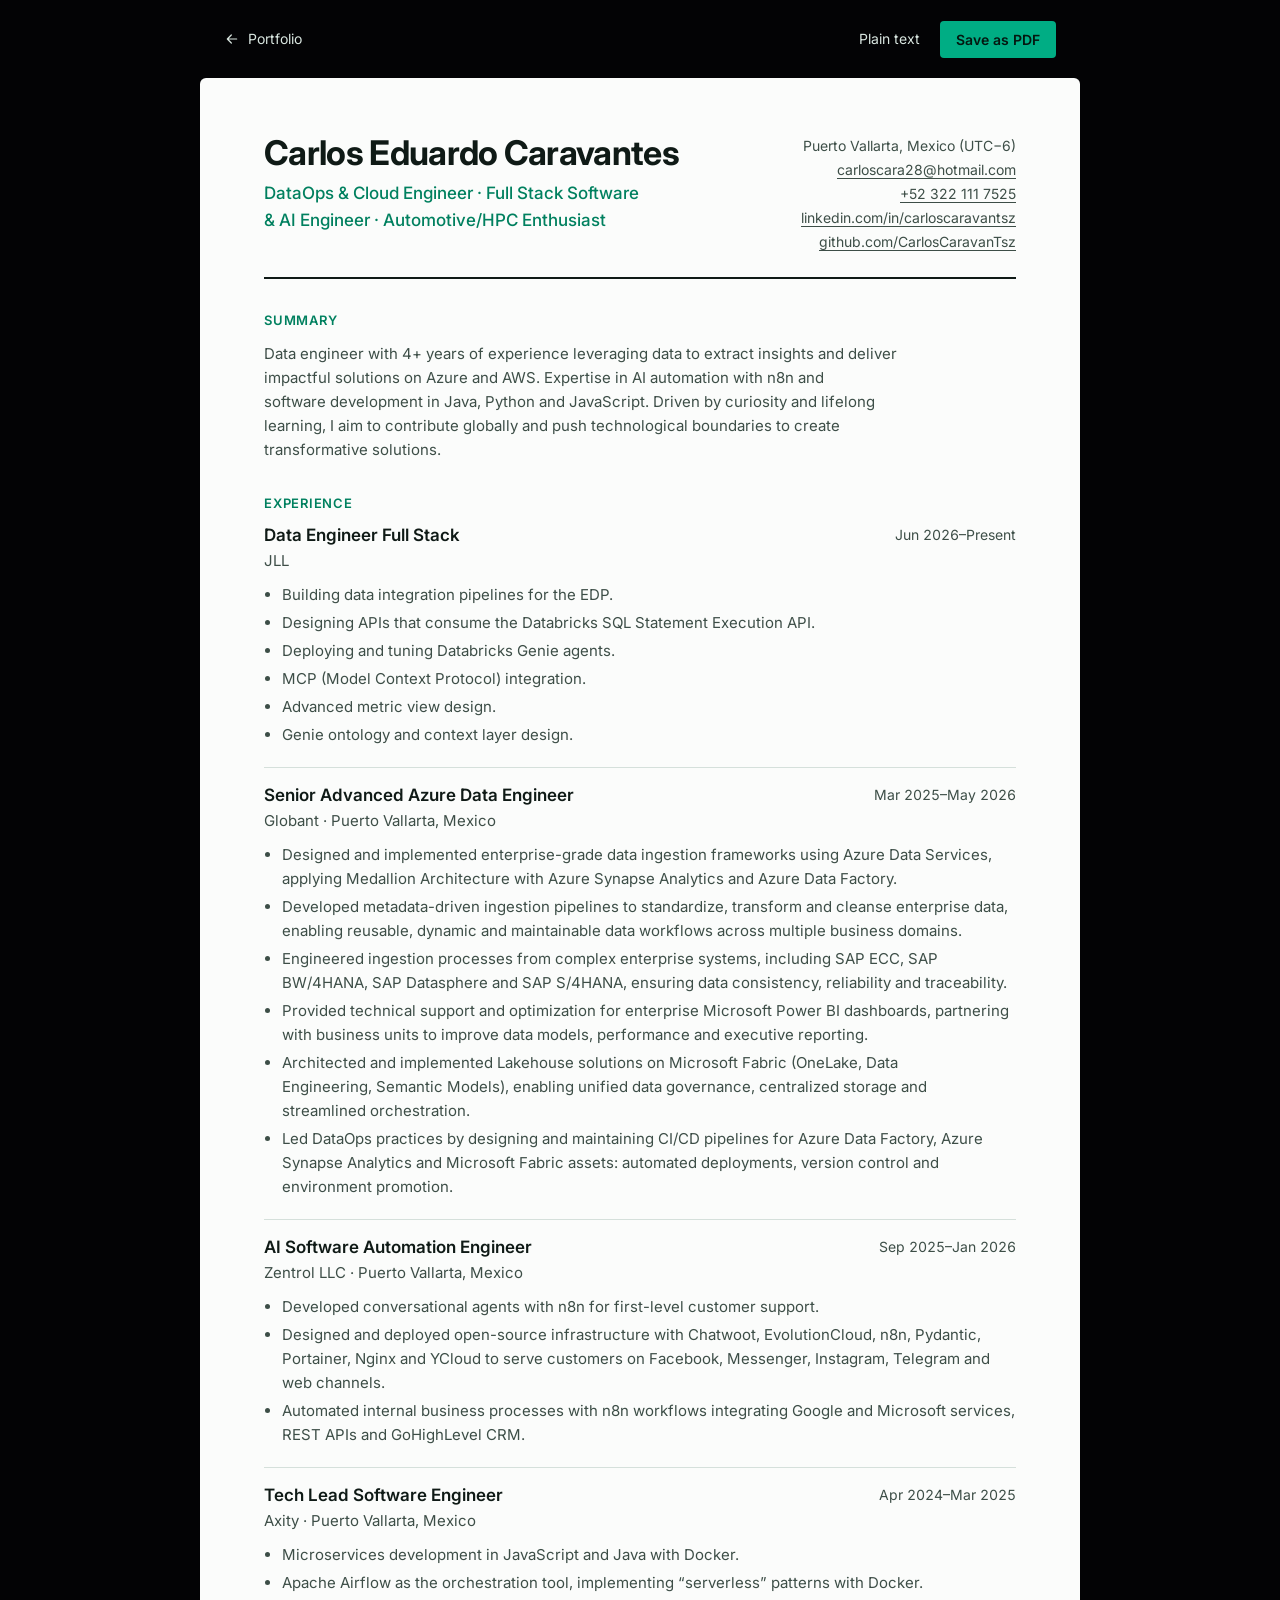
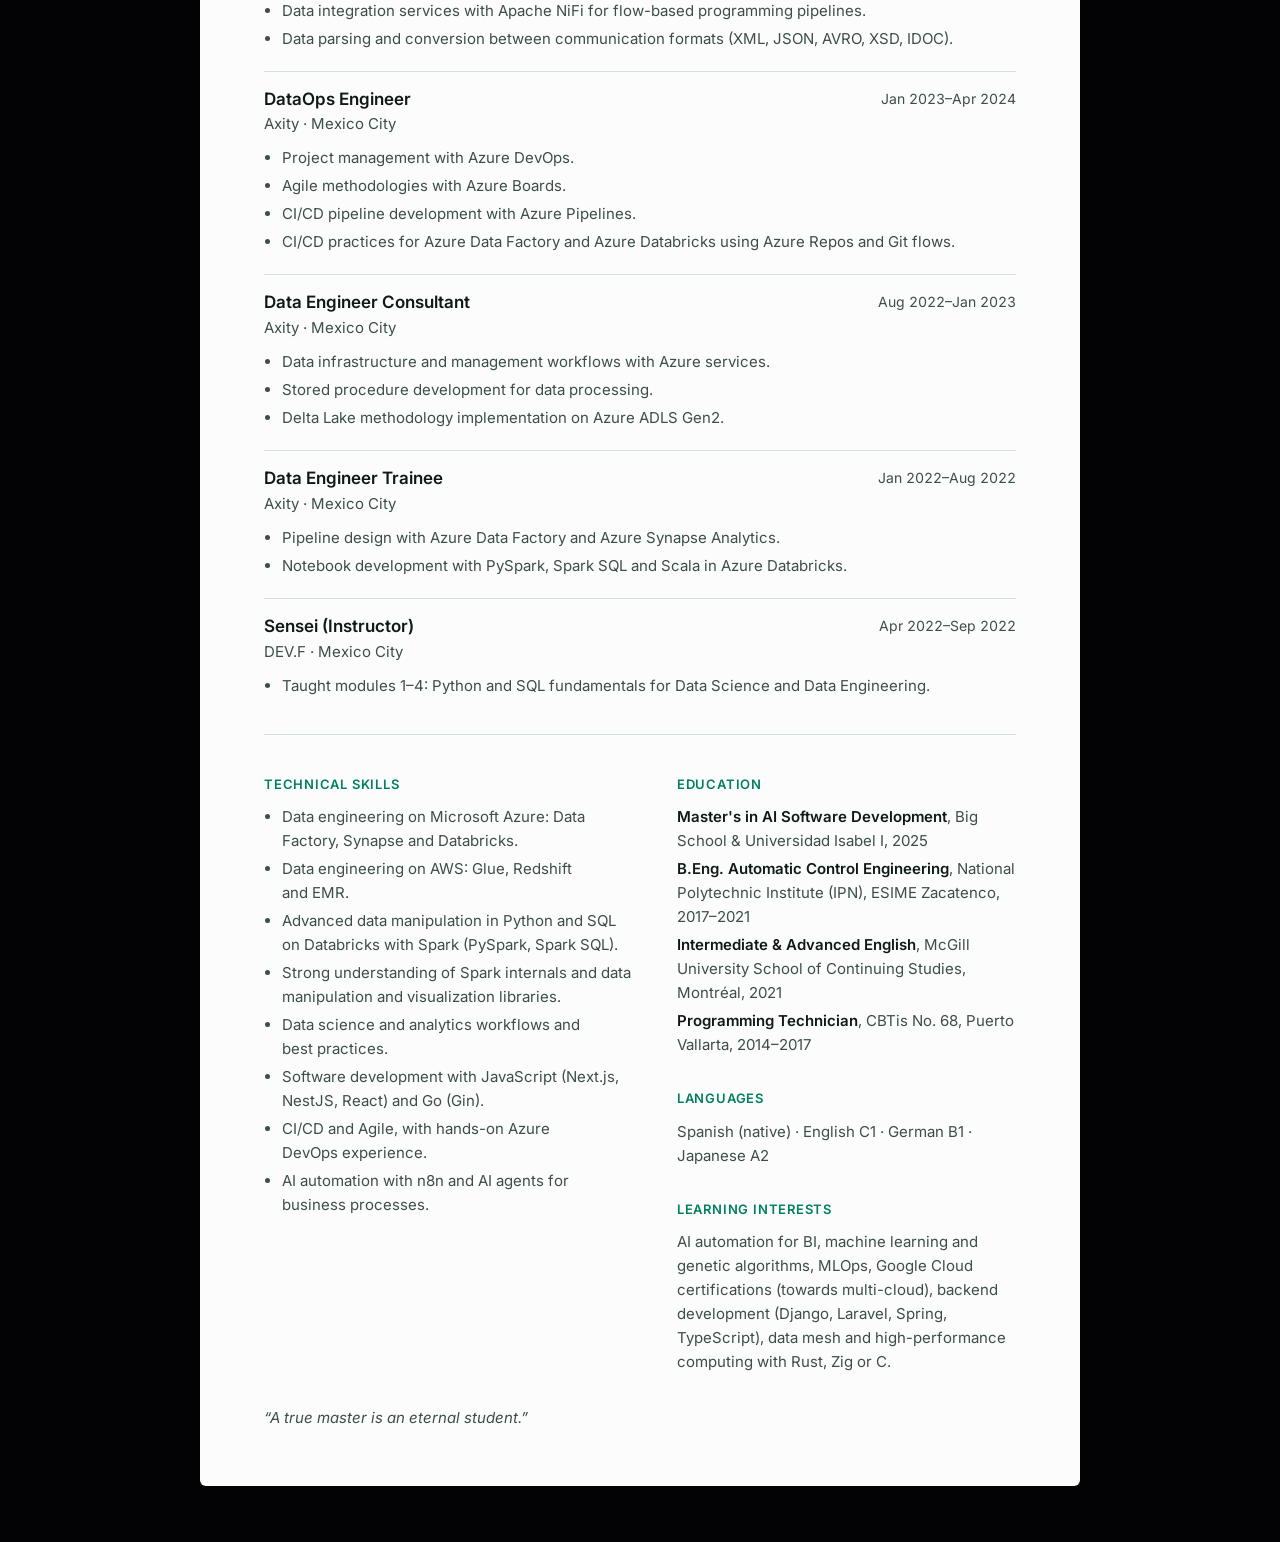
==== cv.html @ 156c22f1 "Portfolio final: V2 visual world, JLL role and copy trim - Restore the V2 night-sky look (particles," ====
<!doctype html>
<html lang="en">
  <head>
    <meta charset="UTF-8" />
    <meta name="viewport" content="width=device-width, initial-scale=1" />
    <meta name="theme-color" content="#080B0B" />
    <meta
      name="description"
      content="CV of Carlos Eduardo Caravantes, Data Engineer Full Stack at JLL. DataOps and cloud engineering on Azure, Databricks and AWS, full stack software and AI agents."
    />
    <title>Carlos Caravantes — CV</title>
    <link
      rel="icon"
      href="assets/brand/caravantes-mark.svg"
      type="image/svg+xml"
    />
    <link rel="preconnect" href="https://fonts.googleapis.com" />
    <link rel="preconnect" href="https://fonts.gstatic.com" crossorigin="" />
    <link
      href="https://fonts.googleapis.com/css2?family=Inter:wght@400;500;600;700&amp;family=JetBrains+Mono:wght@400;500&amp;display=swap"
      rel="stylesheet"
    />
    <link rel="stylesheet" href="assets/cv.css" />
  </head>
  <body>
    <nav class="cv-toolbar" aria-label="CV actions">
      <a href="v3.html" class="cv-back"><svg viewBox="0 0 24 24" width="16" height="16" aria-hidden="true" fill="none" stroke="currentColor" stroke-width="1.8" stroke-linecap="round" stroke-linejoin="round"><path d="M19 12H5M11 6l-6 6 6 6"/></svg>Portfolio</a>
      <span class="cv-toolbar-actions">
        <a href="CV.txt" download="Carlos-Caravantes-CV.txt">Plain text</a>
        <button type="button" id="print-cv" hidden>Save as PDF</button>
      </span>
    </nav>
    <main class="cv-sheet">
      <header class="cv-header">
        <div>
          <h1>Carlos Eduardo Caravantes</h1>
          <p class="cv-title">
            DataOps &amp; Cloud Engineer · Full Stack Software &amp; AI Engineer · Automotive/HPC Enthusiast
          </p>
        </div>
        <ul class="cv-contact">
          <li>Puerto Vallarta, Mexico (UTC−6)</li>
          <li>
            <a href="mailto:carloscara28@hotmail.com"
              >carloscara28@hotmail.com</a
            >
          </li>
          <li><a href="tel:+523221117525">+52 322 111 7525</a></li>
          <li>
            <a href="https://linkedin.com/in/carloscaravantsz"
              >linkedin.com/in/carloscaravantsz</a
            >
          </li>
          <li>
            <a href="https://github.com/CarlosCaravanTsz"
              >github.com/CarlosCaravanTsz</a
            >
          </li>
        </ul>
      </header>

      <section aria-labelledby="summary">
        <h2 id="summary">Summary</h2>
        <p>
          Data engineer with 4+ years of experience leveraging data to extract
          insights and deliver impactful solutions on Azure and AWS. Expertise in
          AI automation with n8n and software development in Java, Python and
          JavaScript. Driven by curiosity and lifelong learning, I aim to
          contribute globally and push technological boundaries to create
          transformative solutions.
        </p>
      </section>

      <section aria-labelledby="experience">
        <h2 id="experience">Experience</h2>
        <article class="cv-role">
          <header>
            <h3>Data Engineer Full Stack</h3>
            <p class="cv-org">JLL</p>
            <p class="cv-dates">Jun 2026–Present</p>
          </header>
          <ul>
            <li>Building data integration pipelines for the EDP.</li>
            <li>
              Designing APIs that consume the Databricks SQL Statement Execution
              API.
            </li>
            <li>Deploying and tuning Databricks Genie agents.</li>
            <li>MCP (Model Context Protocol) integration.</li>
            <li>Advanced metric view design.</li>
            <li>Genie ontology and context layer design.</li>
          </ul>
        </article>

        <article class="cv-role">
          <header>
            <h3>Senior Advanced Azure Data Engineer</h3>
            <p class="cv-org">Globant · Puerto Vallarta, Mexico</p>
            <p class="cv-dates">Mar 2025–May 2026</p>
          </header>
          <ul>
            <li>
              Designed and implemented enterprise-grade data ingestion
              frameworks using Azure Data Services, applying Medallion
              Architecture with Azure Synapse Analytics and Azure Data Factory.
            </li>
            <li>
              Developed metadata-driven ingestion pipelines to standardize,
              transform and cleanse enterprise data, enabling reusable, dynamic
              and maintainable data workflows across multiple business domains.
            </li>
            <li>
              Engineered ingestion processes from complex enterprise systems,
              including SAP ECC, SAP BW/4HANA, SAP Datasphere and SAP S/4HANA,
              ensuring data consistency, reliability and traceability.
            </li>
            <li>
              Provided technical support and optimization for enterprise
              Microsoft Power BI dashboards, partnering with business units to
              improve data models, performance and executive reporting.
            </li>
            <li>
              Architected and implemented Lakehouse solutions on Microsoft
              Fabric (OneLake, Data Engineering, Semantic Models), enabling
              unified data governance, centralized storage and streamlined
              orchestration.
            </li>
            <li>
              Led DataOps practices by designing and maintaining CI/CD pipelines
              for Azure Data Factory, Azure Synapse Analytics and Microsoft Fabric
              assets: automated deployments, version control and environment
              promotion.
            </li>
          </ul>
        </article>

        <article class="cv-role">
          <header>
            <h3>AI Software Automation Engineer</h3>
            <p class="cv-org">Zentrol LLC · Puerto Vallarta, Mexico</p>
            <p class="cv-dates">Sep 2025–Jan 2026</p>
          </header>
          <ul>
            <li>
              Developed conversational agents with n8n for first-level customer
              support.
            </li>
            <li>
              Designed and deployed open-source infrastructure with Chatwoot,
              EvolutionCloud, n8n, Pydantic, Portainer, Nginx and YCloud to
              serve customers on Facebook, Messenger, Instagram, Telegram and
              web channels.
            </li>
            <li>
              Automated internal business processes with n8n workflows
              integrating Google and Microsoft services, REST APIs and
              GoHighLevel CRM.
            </li>
          </ul>
        </article>

        <article class="cv-role">
          <header>
            <h3>Tech Lead Software Engineer</h3>
            <p class="cv-org">Axity · Puerto Vallarta, Mexico</p>
            <p class="cv-dates">Apr 2024–Mar 2025</p>
          </header>
          <ul>
            <li>Microservices development in JavaScript and Java with Docker.</li>
            <li>
              Apache Airflow as the orchestration tool, implementing
              “serverless” patterns with Docker.
            </li>
            <li>
              Data integration services with Apache NiFi for flow-based
              programming pipelines.
            </li>
            <li>
              Data parsing and conversion between communication formats (XML,
              JSON, AVRO, XSD, IDOC).
            </li>
          </ul>
        </article>

        <article class="cv-role">
          <header>
            <h3>DataOps Engineer</h3>
            <p class="cv-org">Axity · Mexico City</p>
            <p class="cv-dates">Jan 2023–Apr 2024</p>
          </header>
          <ul>
            <li>Project management with Azure DevOps.</li>
            <li>Agile methodologies with Azure Boards.</li>
            <li>CI/CD pipeline development with Azure Pipelines.</li>
            <li>
              CI/CD practices for Azure Data Factory and Azure Databricks using
              Azure Repos and Git flows.
            </li>
          </ul>
        </article>

        <article class="cv-role">
          <header>
            <h3>Data Engineer Consultant</h3>
            <p class="cv-org">Axity · Mexico City</p>
            <p class="cv-dates">Aug 2022–Jan 2023</p>
          </header>
          <ul>
            <li>Data infrastructure and management workflows with Azure services.</li>
            <li>Stored procedure development for data processing.</li>
            <li>Delta Lake methodology implementation on Azure ADLS Gen2.</li>
          </ul>
        </article>

        <article class="cv-role">
          <header>
            <h3>Data Engineer Trainee</h3>
            <p class="cv-org">Axity · Mexico City</p>
            <p class="cv-dates">Jan 2022–Aug 2022</p>
          </header>
          <ul>
            <li>
              Pipeline design with Azure Data Factory and Azure Synapse
              Analytics.
            </li>
            <li>
              Notebook development with PySpark, Spark SQL and Scala in Azure
              Databricks.
            </li>
          </ul>
        </article>

        <article class="cv-role">
          <header>
            <h3>Sensei (Instructor)</h3>
            <p class="cv-org">DEV.F · Mexico City</p>
            <p class="cv-dates">Apr 2022–Sep 2022</p>
          </header>
          <ul>
            <li>
              Taught modules 1–4: Python and SQL fundamentals for Data Science
              and Data Engineering.
            </li>
          </ul>
        </article>
      </section>

      <section aria-labelledby="skills" class="cv-columns">
        <div>
          <h2 id="skills">Technical skills</h2>
          <ul>
            <li>
              Data engineering on Microsoft Azure: Data Factory, Synapse and
              Databricks.
            </li>
            <li>Data engineering on AWS: Glue, Redshift and EMR.</li>
            <li>
              Advanced data manipulation in Python and SQL on Databricks with
              Spark (PySpark, Spark SQL).
            </li>
            <li>
              Strong understanding of Spark internals and data manipulation and
              visualization libraries.
            </li>
            <li>Data science and analytics workflows and best practices.</li>
            <li>
              Software development with JavaScript (Next.js, NestJS, React) and
              Go (Gin).
            </li>
            <li>CI/CD and Agile, with hands-on Azure DevOps experience.</li>
            <li>AI automation with n8n and AI agents for business processes.</li>
          </ul>
        </div>
        <div>
          <h2 id="education">Education</h2>
          <ul class="cv-education">
            <li>
              <b>Master's in AI Software Development</b>, Big School &amp;
              Universidad Isabel I, 2025
            </li>
            <li>
              <b>B.Eng. Automatic Control Engineering</b>, National Polytechnic
              Institute (IPN), ESIME Zacatenco, 2017–2021
            </li>
            <li>
              <b>Intermediate &amp; Advanced English</b>, McGill University
              School of Continuing Studies, Montréal, 2021
            </li>
            <li>
              <b>Programming Technician</b>, CBTis No. 68, Puerto Vallarta,
              2014–2017
            </li>
          </ul>
          <h2>Languages</h2>
          <p>Spanish (native) · English C1 · German B1 · Japanese A2</p>
          <h2>Learning interests</h2>
          <p>
            AI automation for BI, machine learning and genetic algorithms,
            MLOps, Google Cloud certifications (towards multi-cloud), backend
            development (Django, Laravel, Spring, TypeScript), data mesh and
            high-performance computing with Rust, Zig or C.
          </p>
        </div>
      </section>
      <p class="cv-motto">“A true master is an eternal student.”</p>
    </main>
    <script>
      const printButton = document.getElementById("print-cv");
      printButton.hidden = false;
      printButton.addEventListener("click", () => window.print());
    </script>
  </body>
</html>
---- assets/cv.css ----
/* CV page: a light paper sheet on the brand background; plain white in print. */
:root {
  --ink: #0f1a16;
  --ink-soft: #3d4e47;
  --rule: #d5e0db;
  --brand: #00805f;
  --page: #030305;
  --paper: #fbfcfb;
}
* {
  box-sizing: border-box;
}
html {
  background: var(--page);
}
body {
  margin: 0;
  background: var(--page);
  font: 400 15px/1.6 "Inter", system-ui, sans-serif;
  color: var(--ink);
  text-rendering: optimizeLegibility;
}
::selection {
  background: #42dcb4;
  color: #04170c;
}
a {
  color: inherit;
  text-underline-offset: 3px;
  text-decoration-thickness: 1px;
}
a:focus-visible,
button:focus-visible {
  outline: 2px solid #42dcb4;
  outline-offset: 3px;
}
.cv-toolbar {
  max-width: 880px;
  margin: 0 auto;
  padding: 20px 24px;
  display: flex;
  justify-content: space-between;
  align-items: center;
  gap: 16px;
  color: #d9e6e0;
  background: #030305;
  font-size: 14px;
}
.cv-toolbar a {
  text-decoration: none;
  padding: 8px 0;
}
.cv-toolbar a:hover {
  color: #42dcb4;
}
.cv-toolbar-actions {
  display: flex;
  align-items: center;
  gap: 20px;
}
.cv-toolbar button {
  font: 600 14px "Inter", system-ui, sans-serif;
  background: #00ad84;
  color: #041710;
  border: 0;
  border-radius: 4px;
  padding: 10px 16px;
  cursor: pointer;
}
.cv-toolbar button:hover {
  background: #30d7aa;
}
.cv-sheet {
  max-width: 880px;
  margin: 0 auto 56px;
  padding: 56px 64px;
  background: var(--paper);
  border-radius: 6px;
}
.cv-header {
  display: flex;
  justify-content: space-between;
  align-items: flex-start;
  gap: 32px;
  padding-bottom: 24px;
  border-bottom: 2px solid var(--ink);
}
h1 {
  font: 700 34px/1.1 "Inter", sans-serif;
  letter-spacing: -0.02em;
  margin: 0 0 8px;
  text-wrap: balance;
}
.cv-title {
  margin: 0;
  text-wrap: balance;
  font-size: 17px;
  font-weight: 500;
  color: var(--brand);
}
.cv-contact {
  list-style: none;
  margin: 0;
  padding: 0;
  font-size: 14px;
  line-height: 1.7;
  text-align: right;
  color: var(--ink-soft);
}
h2 {
  font: 600 13px/1.4 "Inter", sans-serif;
  letter-spacing: 0.06em;
  text-transform: uppercase;
  color: var(--brand);
  margin: 32px 0 12px;
}
section > p,
.cv-columns p {
  margin: 0;
  color: var(--ink-soft);
  max-width: 72ch;
  text-wrap: pretty;
}
.cv-role {
  padding: 16px 0;
  border-top: 1px solid var(--rule);
  break-inside: avoid;
}
.cv-role:first-of-type {
  border-top: 0;
  padding-top: 0;
}
.cv-role header {
  display: grid;
  grid-template-columns: 1fr auto;
  column-gap: 24px;
}
.cv-role h3 {
  font: 600 17px/1.35 "Inter", sans-serif;
  margin: 0;
}
.cv-org {
  grid-column: 1;
  margin: 2px 0 0;
  font-size: 15px;
  color: var(--ink-soft);
}
.cv-dates {
  grid-column: 2;
  grid-row: 1;
  margin: 0;
  font-size: 14px;
  font-variant-numeric: tabular-nums;
  color: var(--ink-soft);
  white-space: nowrap;
}
.cv-role ul,
.cv-columns ul {
  margin: 10px 0 0;
  padding-left: 18px;
  color: var(--ink-soft);
}
.cv-role li,
.cv-columns li {
  margin-bottom: 4px;
  text-wrap: pretty;
}
.cv-columns {
  display: grid;
  grid-template-columns: 1.1fr 1fr;
  gap: 40px;
  border-top: 1px solid var(--rule);
  margin-top: 16px;
  padding-top: 8px;
}
.cv-columns ul.cv-education {
  list-style: none;
  padding: 0;
}
.cv-education b {
  color: var(--ink);
  font-weight: 600;
}
.cv-motto {
  margin: 32px 0 0;
  font-style: italic;
  color: var(--ink-soft);
}
@media (max-width: 720px) {
  .cv-sheet {
    padding: 32px 22px;
    border-radius: 0;
  }
  .cv-header,
  .cv-columns {
    display: block;
  }
  .cv-contact {
    text-align: left;
    margin-top: 16px;
  }
  .cv-role header {
    grid-template-columns: 1fr;
  }
  .cv-dates {
    grid-column: 1;
    grid-row: auto;
    margin-top: 2px;
  }
  h1 {
    font-size: 29px;
  }
}
@media print {
  @page {
    margin: 14mm 14mm 16mm;
  }
  html,
  body {
    background: #fff;
  }
  body {
    font-size: 10.5pt;
  }
  .cv-toolbar {
    display: none;
  }
  .cv-sheet {
    max-width: none;
    margin: 0;
    padding: 0;
    border-radius: 0;
  }
  a {
    text-decoration: none;
  }
  h2 {
    margin-top: 20px;
  }
  .cv-role {
    padding: 10px 0;
  }
}
.cv-back {
  display: inline-flex;
  align-items: center;
  gap: 8px;
}
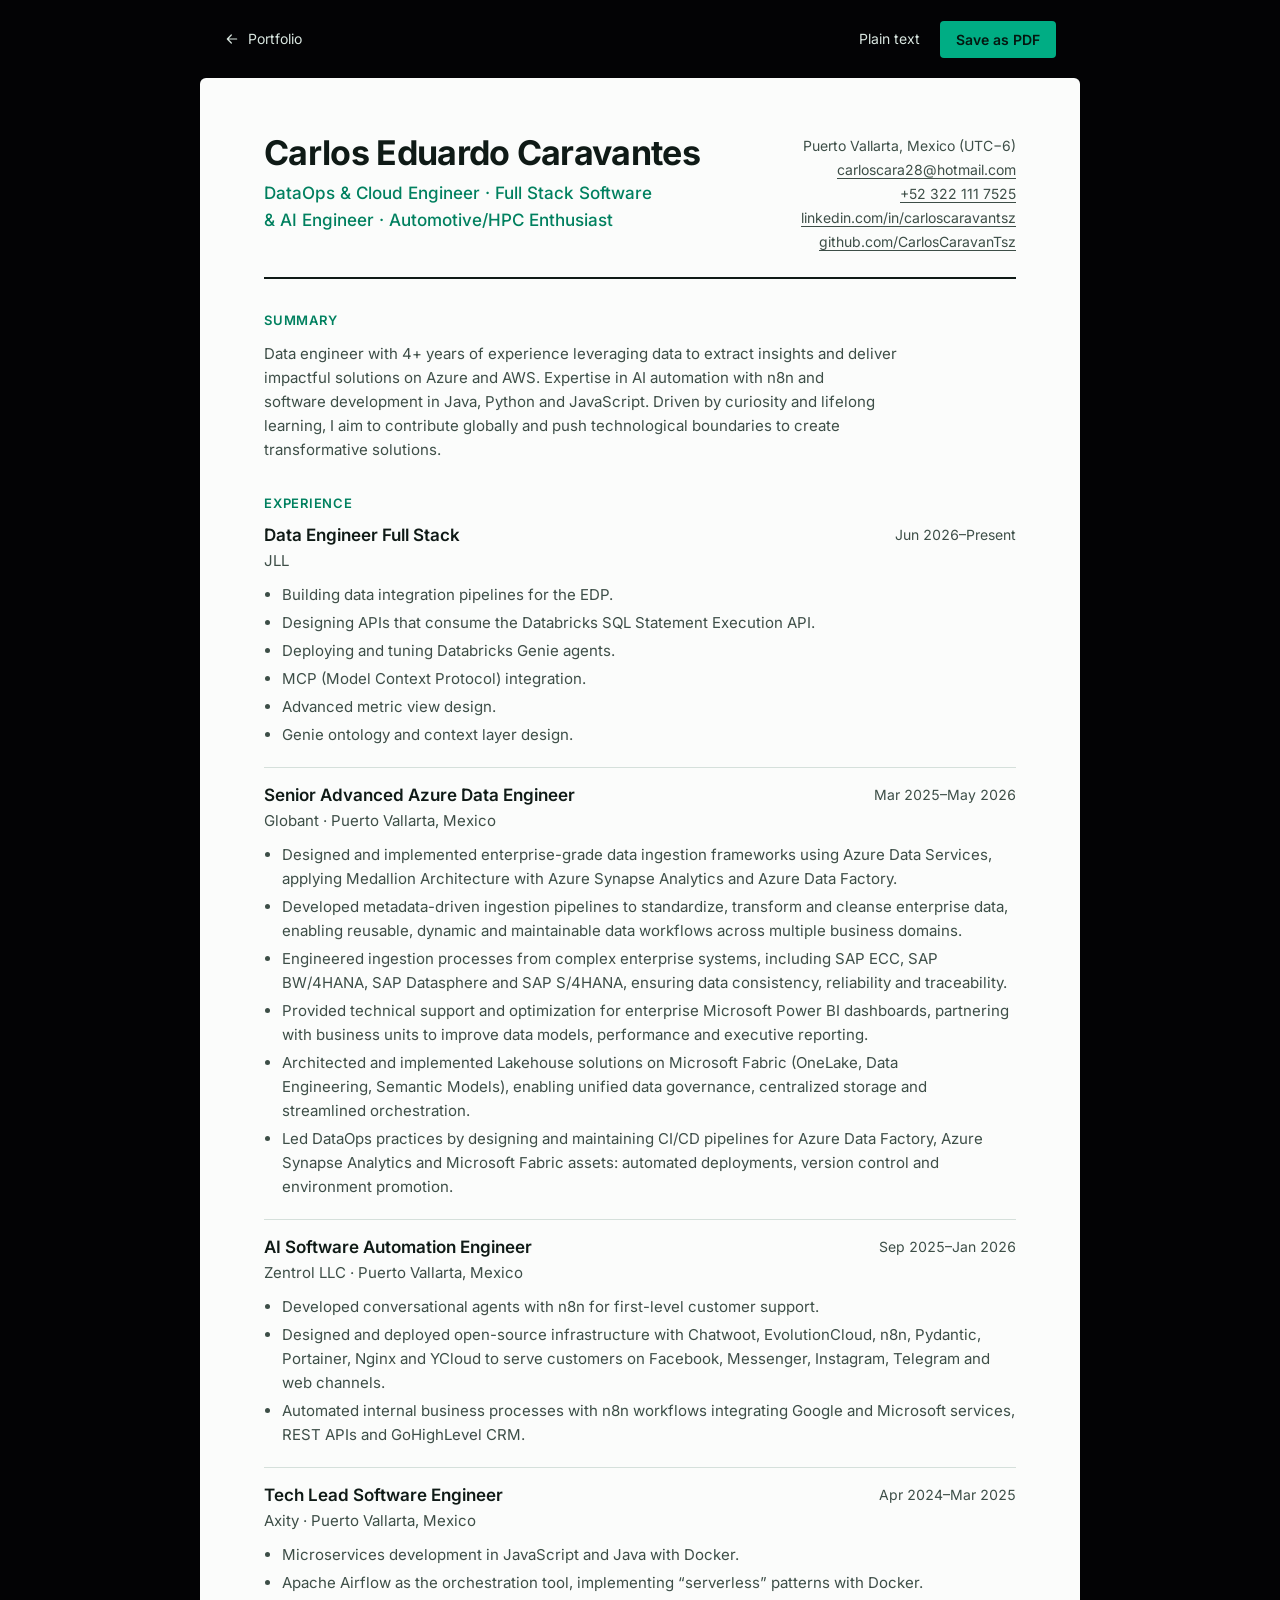
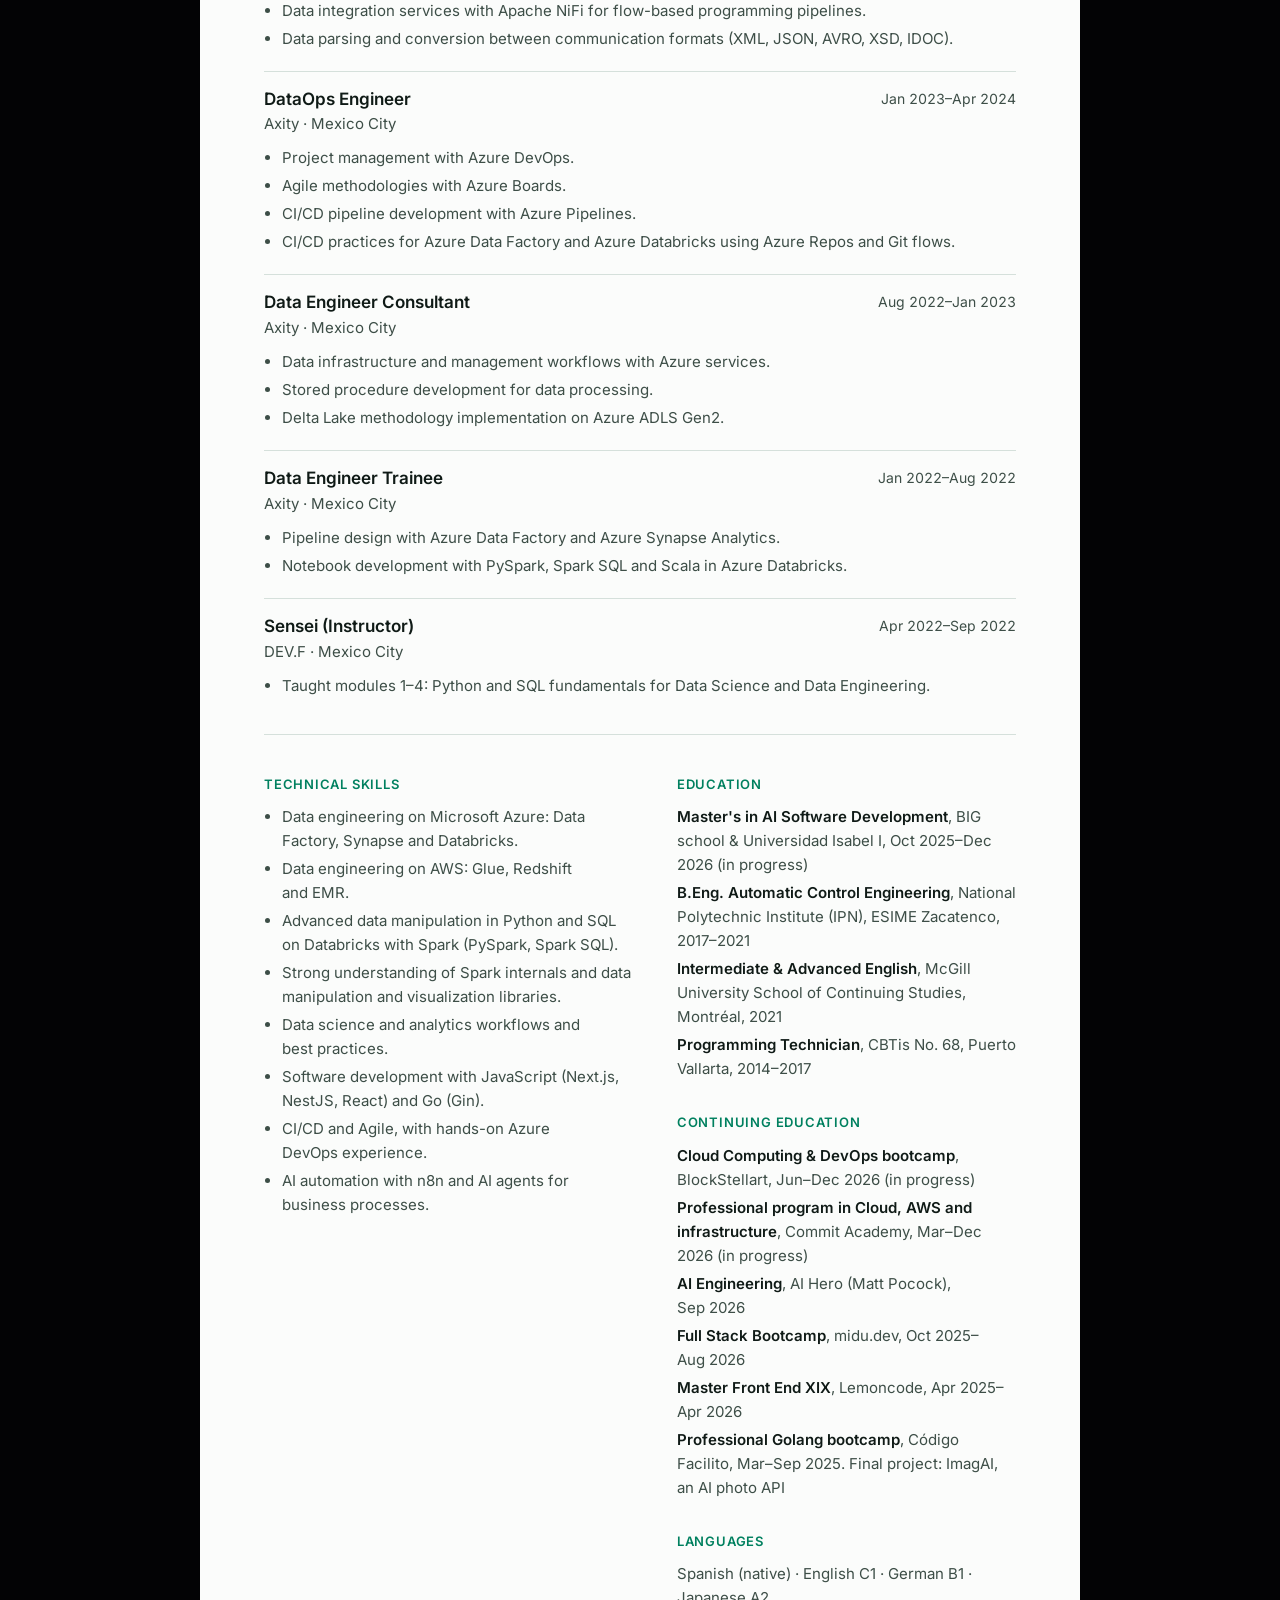
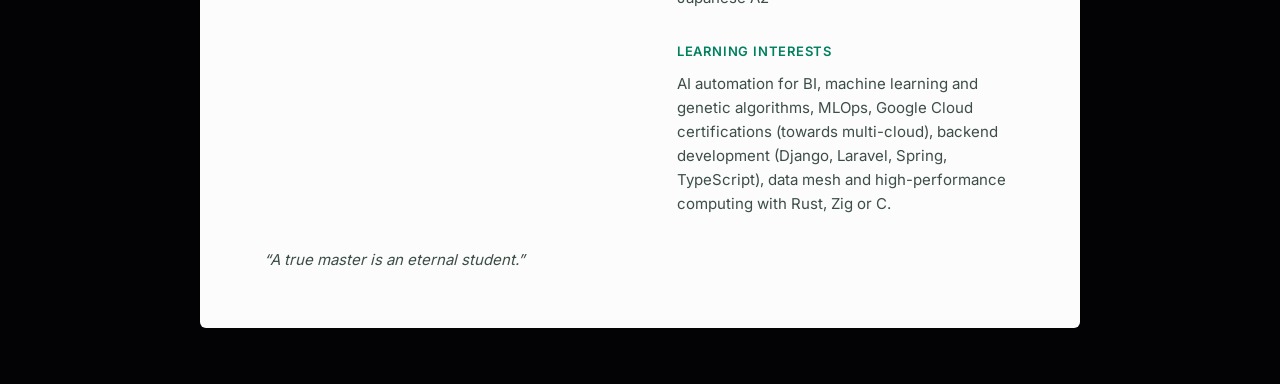
==== commit d1cf7a3c: "Deploy to caravantes.xyz on Cloudflare; continuing education; performance - Rename v3.html to index." ====
--- a/cv.html
+++ b/cv.html
@@ -14,17 +14,12 @@
       href="assets/brand/caravantes-mark.svg"
       type="image/svg+xml"
     />
-    <link rel="preconnect" href="https://fonts.googleapis.com" />
-    <link rel="preconnect" href="https://fonts.gstatic.com" crossorigin="" />
-    <link
-      href="https://fonts.googleapis.com/css2?family=Inter:wght@400;500;600;700&amp;family=JetBrains+Mono:wght@400;500&amp;display=swap"
-      rel="stylesheet"
-    />
+    <link rel="preload" href="assets/fonts/inter-v20-latin.woff2" as="font" type="font/woff2" crossorigin />
     <link rel="stylesheet" href="assets/cv.css" />
   </head>
   <body>
     <nav class="cv-toolbar" aria-label="CV actions">
-      <a href="v3.html" class="cv-back"><svg viewBox="0 0 24 24" width="16" height="16" aria-hidden="true" fill="none" stroke="currentColor" stroke-width="1.8" stroke-linecap="round" stroke-linejoin="round"><path d="M19 12H5M11 6l-6 6 6 6"/></svg>Portfolio</a>
+      <a href="./" class="cv-back"><svg viewBox="0 0 24 24" width="16" height="16" aria-hidden="true" fill="none" stroke="currentColor" stroke-width="1.8" stroke-linecap="round" stroke-linejoin="round"><path d="M19 12H5M11 6l-6 6 6 6"/></svg>Portfolio</a>
       <span class="cv-toolbar-actions">
         <a href="CV.txt" download="Carlos-Caravantes-CV.txt">Plain text</a>
         <button type="button" id="print-cv" hidden>Save as PDF</button>
@@ -275,8 +270,8 @@
           <h2 id="education">Education</h2>
           <ul class="cv-education">
             <li>
-              <b>Master's in AI Software Development</b>, Big School &amp;
-              Universidad Isabel I, 2025
+              <b>Master's in AI Software Development</b>, BIG school &amp;
+              Universidad Isabel I, Oct 2025–Dec 2026 (in progress)
             </li>
             <li>
               <b>B.Eng. Automatic Control Engineering</b>, National Polytechnic
@@ -289,6 +284,26 @@
             <li>
               <b>Programming Technician</b>, CBTis No. 68, Puerto Vallarta,
               2014–2017
+            </li>
+          </ul>
+          <h2>Continuing education</h2>
+          <ul class="cv-education">
+            <li>
+              <b>Cloud Computing &amp; DevOps bootcamp</b>, BlockStellart,
+              Jun–Dec 2026 (in progress)
+            </li>
+            <li>
+              <b>Professional program in Cloud, AWS and infrastructure</b>,
+              Commit Academy, Mar–Dec 2026 (in progress)
+            </li>
+            <li><b>AI Engineering</b>, AI Hero (Matt Pocock), Sep 2026</li>
+            <li><b>Full Stack Bootcamp</b>, midu.dev, Oct 2025–Aug 2026</li>
+            <li>
+              <b>Master Front End XIX</b>, Lemoncode, Apr 2025–Apr 2026
+            </li>
+            <li>
+              <b>Professional Golang bootcamp</b>, Código Facilito, Mar–Sep
+              2025. Final project: ImagAI, an AI photo API
             </li>
           </ul>
           <h2>Languages</h2>
--- a/assets/cv.css
+++ b/assets/cv.css
@@ -1,3 +1,12 @@
+/* Self-hosted fonts (SIL OFL, latin subset from Google Fonts). */
+@font-face {
+  font-family: "Inter";
+  font-style: normal;
+  font-weight: 300 700;
+  font-display: swap;
+  src: url("fonts/inter-v20-latin.woff2") format("woff2");
+  unicode-range: U+0000-00FF, U+0131, U+0152-0153, U+02BB-02BC, U+02C6, U+02DA, U+02DC, U+0304, U+0308, U+0329, U+2000-206F, U+20AC, U+2122, U+2191, U+2193, U+2212, U+2215, U+FEFF, U+FFFD;
+}
 /* CV page: a light paper sheet on the brand background; plain white in print. */
 :root {
   --ink: #0f1a16;
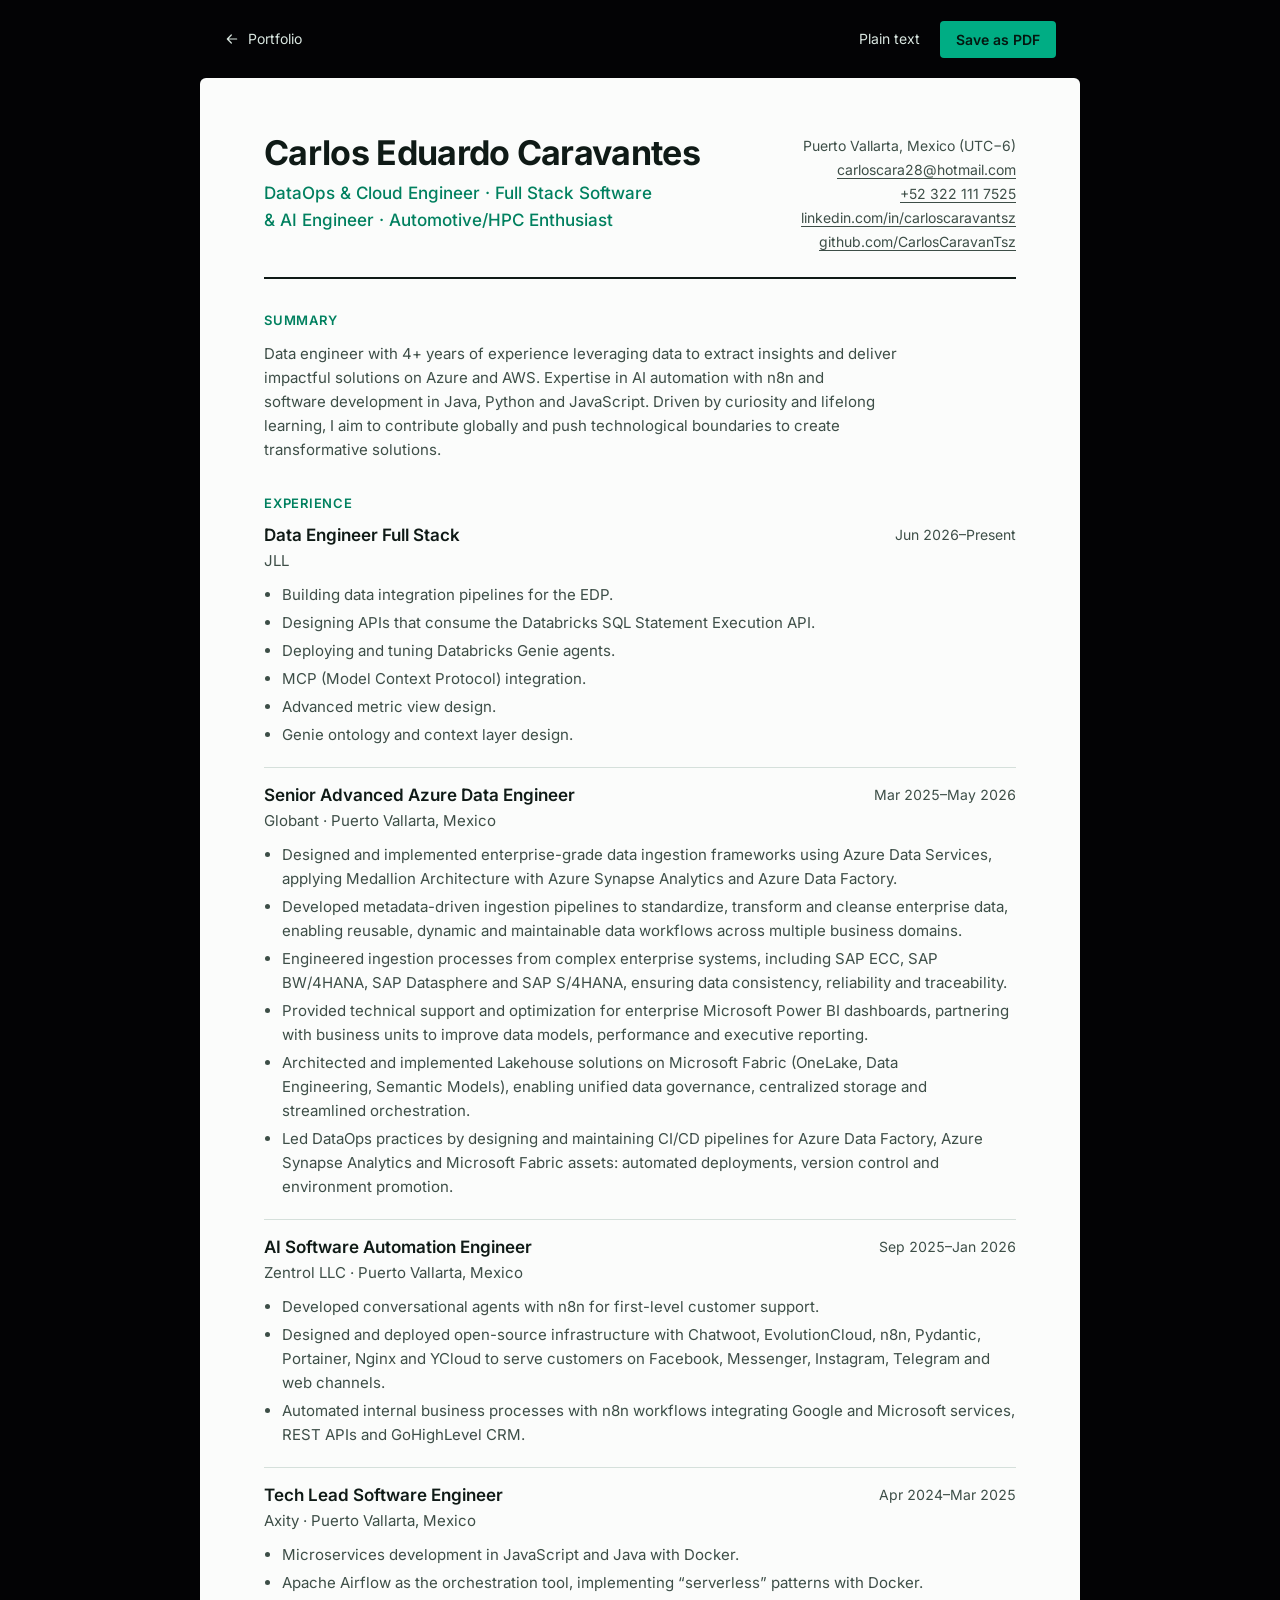
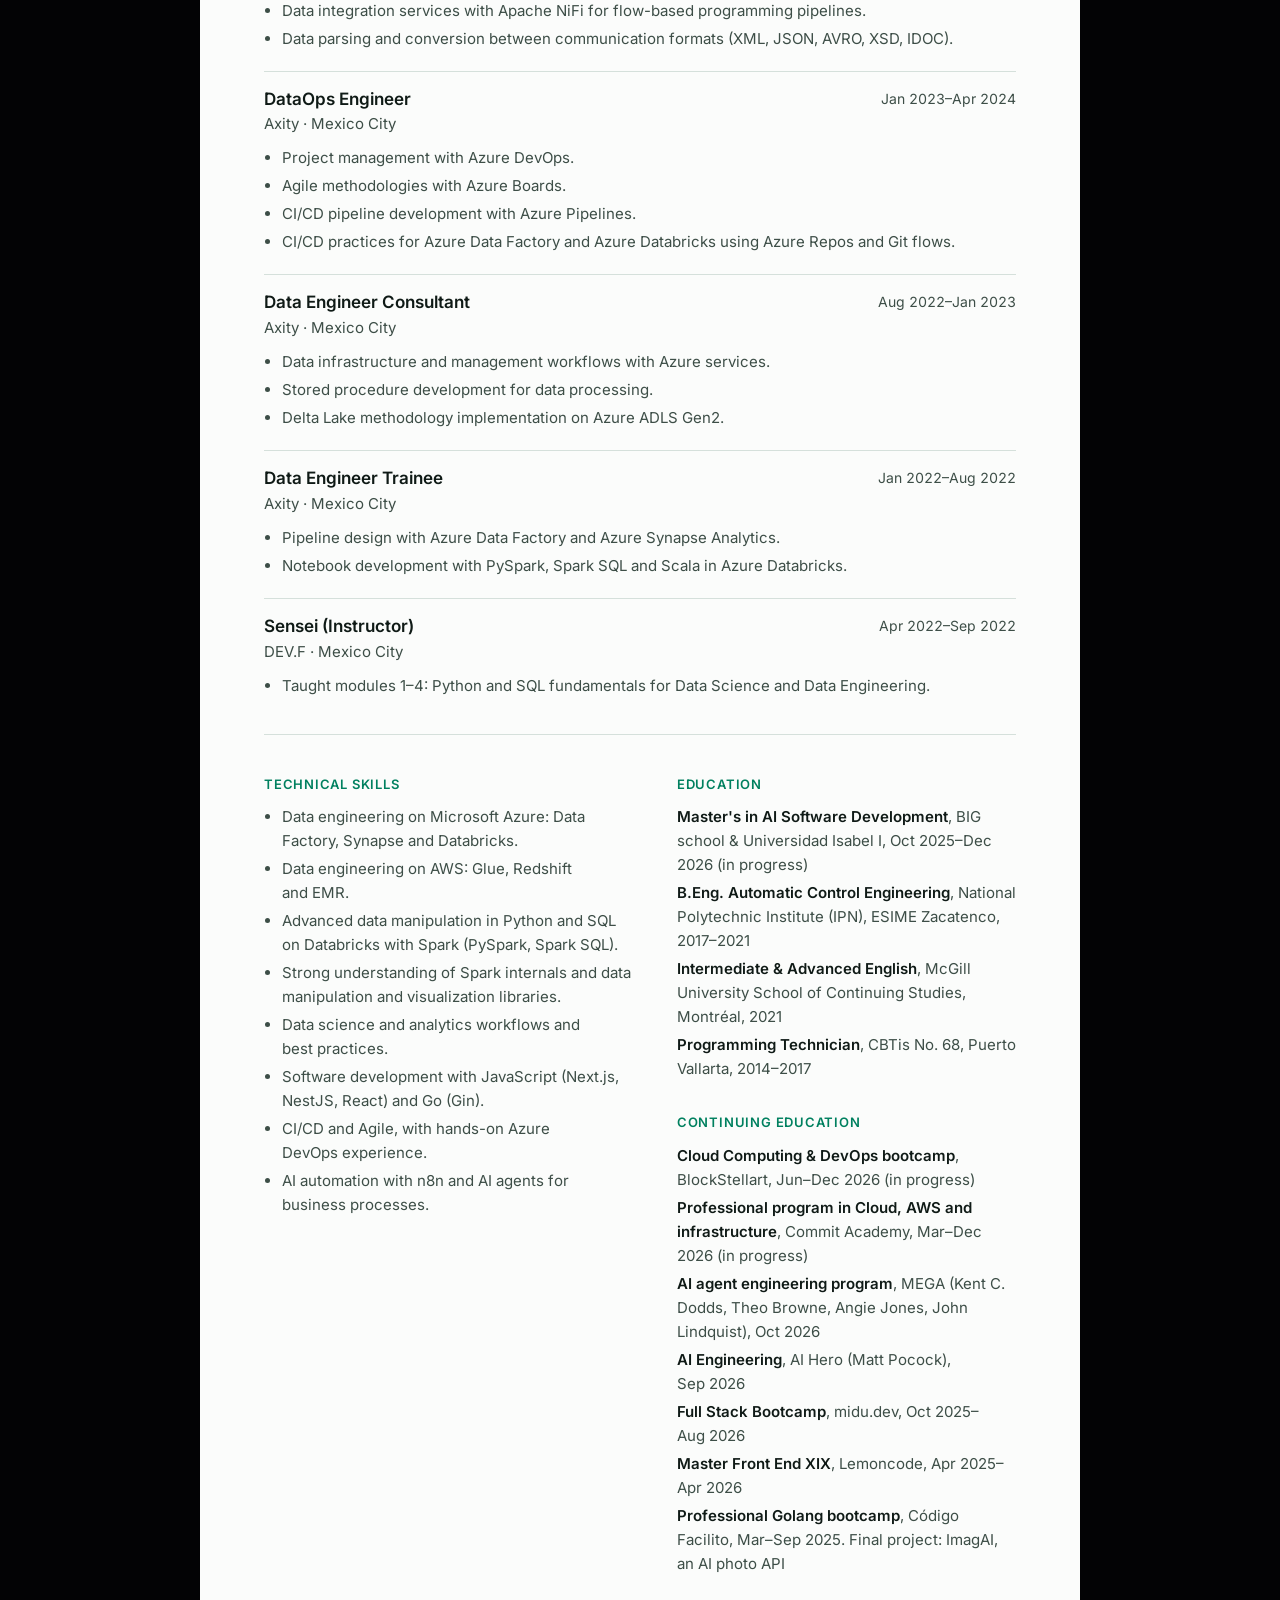
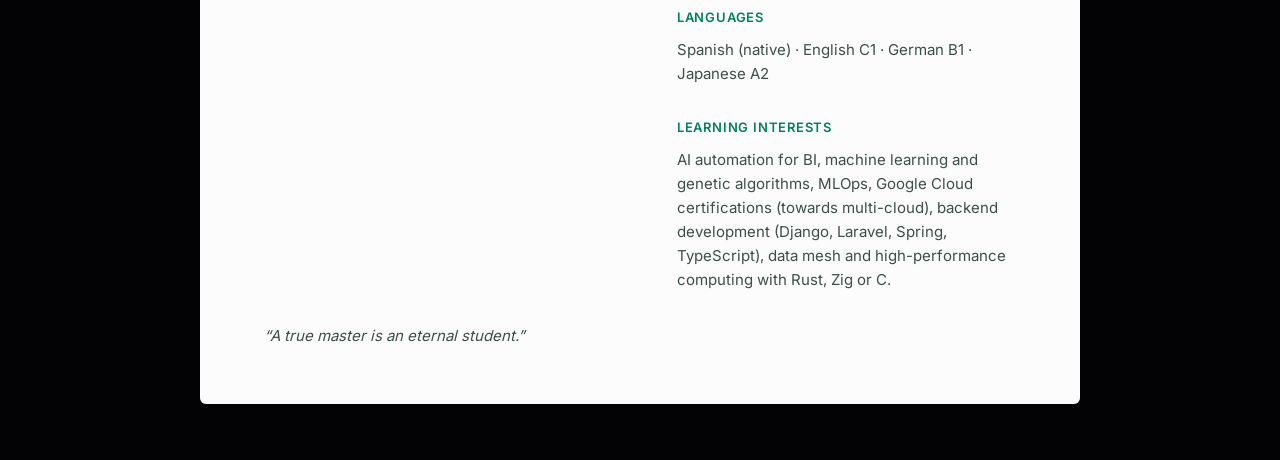
==== commit b1c55220: "Add MEGA to continuing education and company logos to experience - MEGA (mega.dev) card, Oct 2026, w" ====
--- a/cv.html
+++ b/cv.html
@@ -296,6 +296,10 @@
               <b>Professional program in Cloud, AWS and infrastructure</b>,
               Commit Academy, Mar–Dec 2026 (in progress)
             </li>
+            <li>
+              <b>AI agent engineering program</b>, MEGA (Kent C. Dodds, Theo
+              Browne, Angie Jones, John Lindquist), Oct 2026
+            </li>
             <li><b>AI Engineering</b>, AI Hero (Matt Pocock), Sep 2026</li>
             <li><b>Full Stack Bootcamp</b>, midu.dev, Oct 2025–Aug 2026</li>
             <li>
